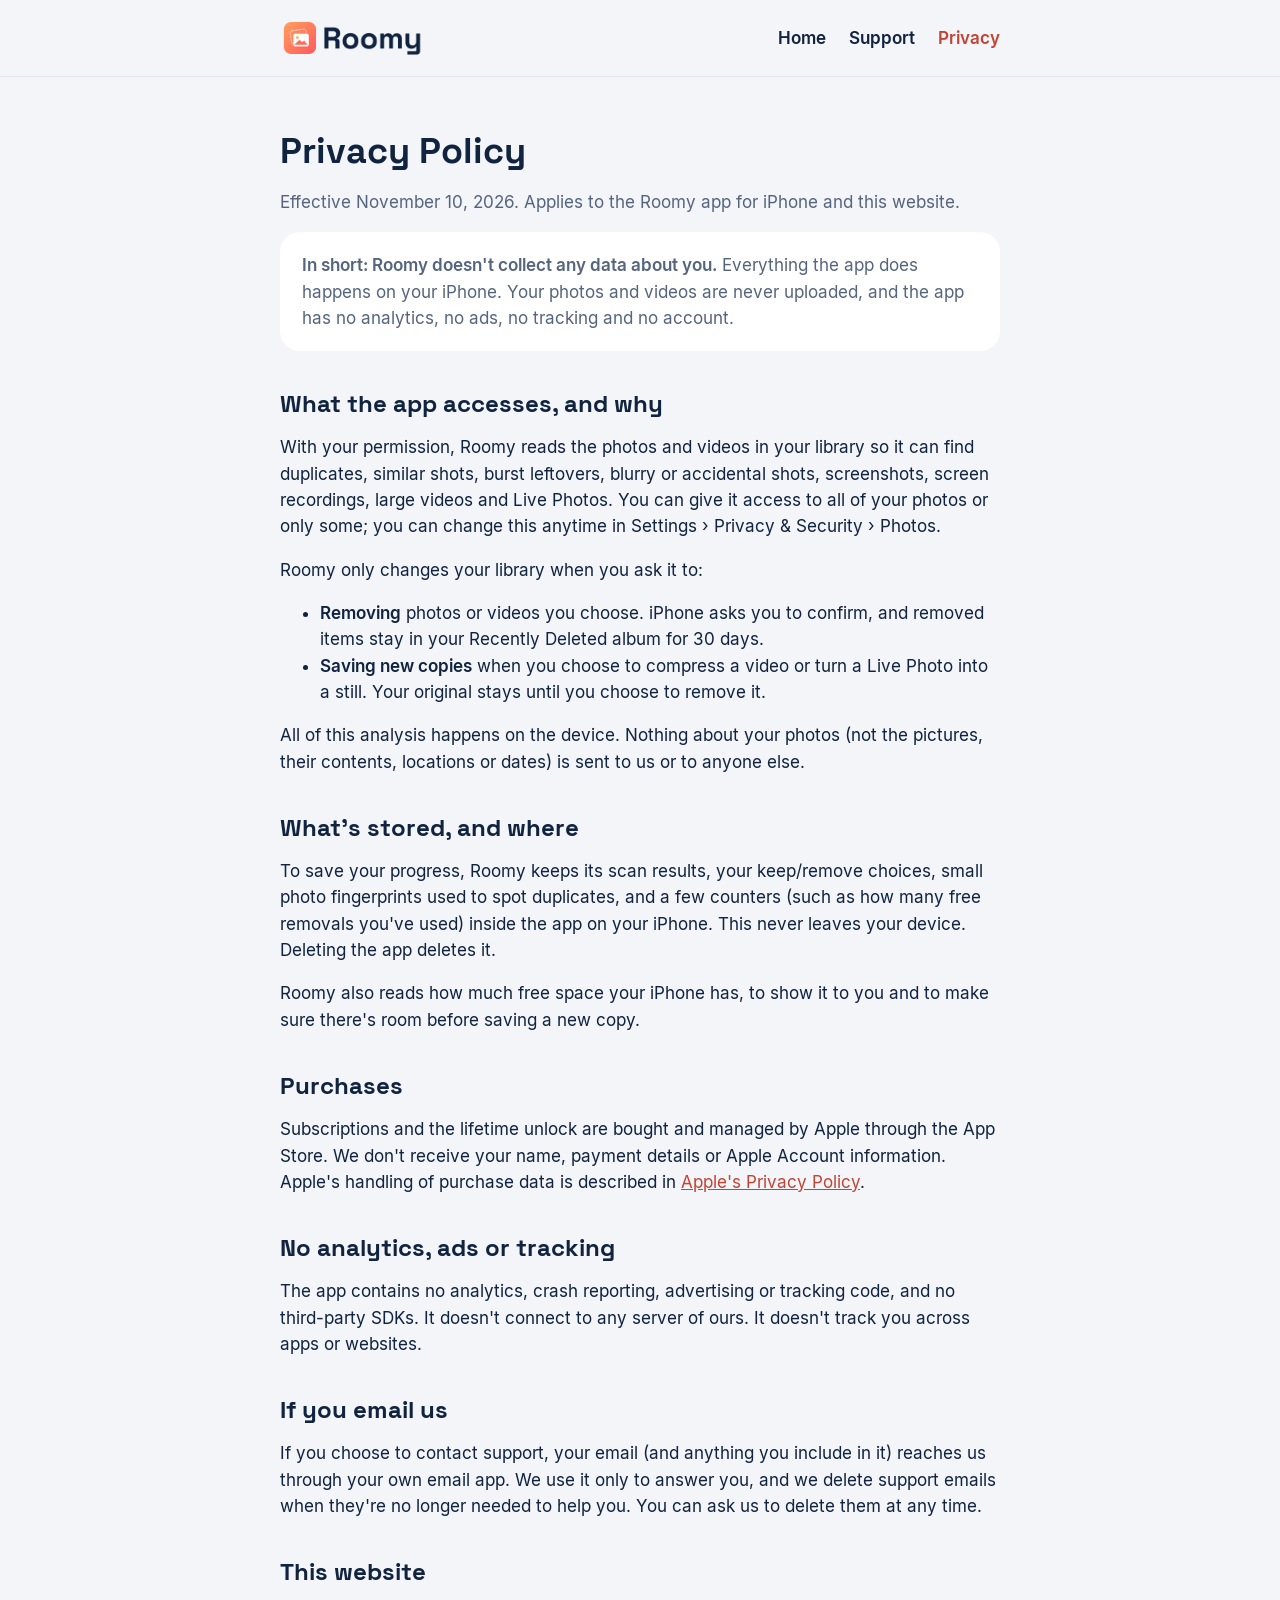
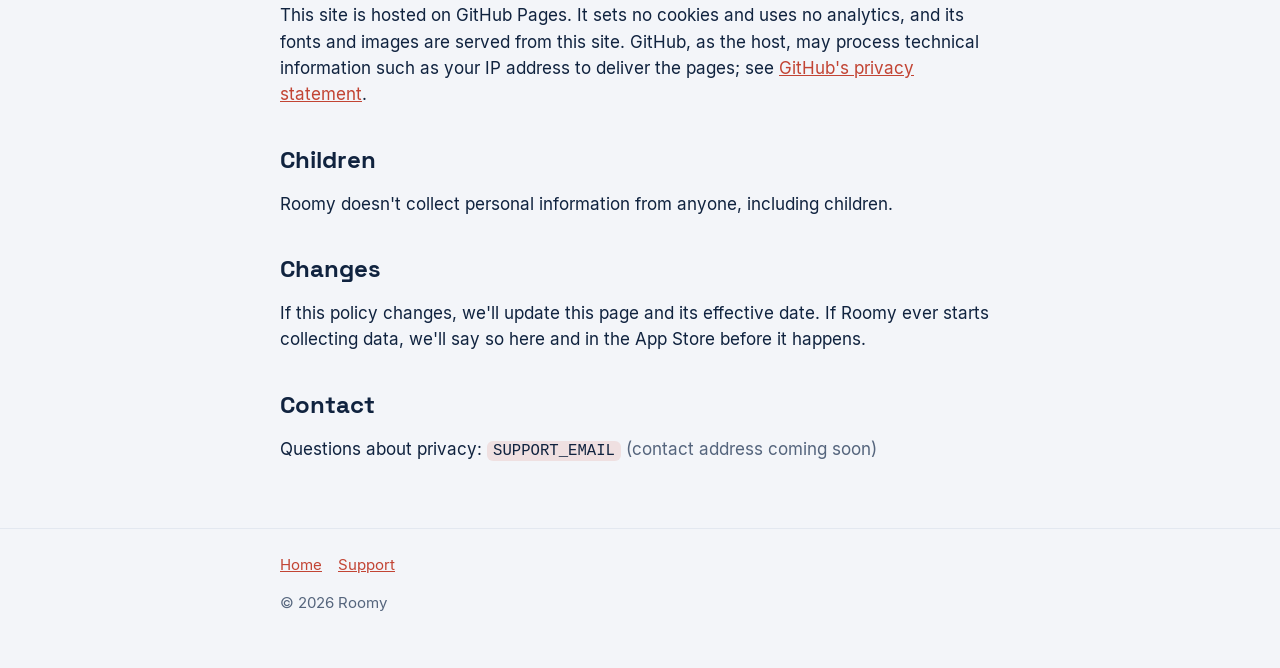
==== privacy.html @ 8ba1b9de "Roomy website: home, privacy policy, support Co-Authored-By: Claude Opus 5.5 <noreply@anthropic.com>" ====
<!doctype html>
<html lang="en">
<head>
  <meta charset="utf-8">
  <meta name="viewport" content="width=device-width, initial-scale=1">
  <title>Roomy Privacy Policy</title>
  <meta name="description" content="Roomy doesn't collect any data. Everything happens on your iPhone.">
  <link rel="icon" href="assets/favicon.png">
  <link rel="apple-touch-icon" href="assets/apple-touch-icon.png">
  <link rel="stylesheet" href="style.css">
</head>
<body>
  <header class="site">
    <div class="wrap">
      <a href="./"><img class="logo-light" src="assets/logo-navy.png" alt="Roomy"><img class="logo-dark" src="assets/logo-white.png" alt="Roomy"></a>
      <nav aria-label="Main">
        <a href="./">Home</a>
        <a href="support.html">Support</a>
        <a href="privacy.html" aria-current="page">Privacy</a>
      </nav>
    </div>
  </header>

  <main>
    <div class="wrap">
      <h1>Privacy Policy</h1>
      <p class="muted">Effective November 10, 2026. Applies to the Roomy app for iPhone and this website.</p>

      <div class="card">
        <p><strong>In short: Roomy doesn't collect any data about you.</strong> Everything the app does happens on your iPhone. Your photos and videos are never uploaded, and the app has no analytics, no ads, no tracking and no account.</p>
      </div>

      <h2>What the app accesses, and why</h2>
      <p>With your permission, Roomy reads the photos and videos in your library so it can find duplicates, similar shots, burst leftovers, blurry or accidental shots, screenshots, screen recordings, large videos and Live Photos. You can give it access to all of your photos or only some; you can change this anytime in Settings › Privacy &amp; Security › Photos.</p>
      <p>Roomy only changes your library when you ask it to:</p>
      <ul>
        <li><strong>Removing</strong> photos or videos you choose. iPhone asks you to confirm, and removed items stay in your Recently Deleted album for 30 days.</li>
        <li><strong>Saving new copies</strong> when you choose to compress a video or turn a Live Photo into a still. Your original stays until you choose to remove it.</li>
      </ul>
      <p>All of this analysis happens on the device. Nothing about your photos (not the pictures, their contents, locations or dates) is sent to us or to anyone else.</p>

      <h2>What's stored, and where</h2>
      <p>To save your progress, Roomy keeps its scan results, your keep/remove choices, small photo fingerprints used to spot duplicates, and a few counters (such as how many free removals you've used) inside the app on your iPhone. This never leaves your device. Deleting the app deletes it.</p>
      <p>Roomy also reads how much free space your iPhone has, to show it to you and to make sure there's room before saving a new copy.</p>

      <h2>Purchases</h2>
      <p>Subscriptions and the lifetime unlock are bought and managed by Apple through the App Store. We don't receive your name, payment details or Apple Account information. Apple's handling of purchase data is described in <a href="https://www.apple.com/legal/privacy/">Apple's Privacy Policy</a>.</p>

      <h2>No analytics, ads or tracking</h2>
      <p>The app contains no analytics, crash reporting, advertising or tracking code, and no third-party SDKs. It doesn't connect to any server of ours. It doesn't track you across apps or websites.</p>

      <h2>If you email us</h2>
      <p>If you choose to contact support, your email (and anything you include in it) reaches us through your own email app. We use it only to answer you, and we delete support emails when they're no longer needed to help you. You can ask us to delete them at any time.</p>

      <h2>This website</h2>
      <p>This site is hosted on GitHub Pages. It sets no cookies and uses no analytics, and its fonts and images are served from this site. GitHub, as the host, may process technical information such as your IP address to deliver the pages; see <a href="https://docs.github.com/site-policy/privacy-policies/github-general-privacy-statement">GitHub's privacy statement</a>.</p>

      <h2>Children</h2>
      <p>Roomy doesn't collect personal information from anyone, including children.</p>

      <h2>Changes</h2>
      <p>If this policy changes, we'll update this page and its effective date. If Roomy ever starts collecting data, we'll say so here and in the App Store before it happens.</p>

      <h2>Contact</h2>
      <p>Questions about privacy: <span class="placeholder">SUPPORT_EMAIL</span> <span class="muted">(contact address coming soon)</span></p>
    </div>
  </main>

  <footer class="site">
    <div class="wrap">
      <a href="./">Home</a><a href="support.html">Support</a>
      <p>© 2026 Roomy</p>
    </div>
  </footer>
</body>
</html>
---- style.css ----
/* Roomy website. Fonts are served from this site (no third-party requests). */
@font-face { font-family: "Inter"; src: url("assets/Inter-Regular.ttf") format("truetype"); font-weight: 400; font-display: swap; }
@font-face { font-family: "Inter"; src: url("assets/Inter-SemiBold.ttf") format("truetype"); font-weight: 600; font-display: swap; }
@font-face { font-family: "Space Grotesk"; src: url("assets/SpaceGrotesk-Bold.ttf") format("truetype"); font-weight: 700; font-display: swap; }

:root {
  --navy: #10233F;
  --coral: #C94A36;
  --coral-text: #C24434;
  --coral-a: #FFA05C;
  --coral-b: #FF5A5F;
  --bg: #F3F5F9;
  --card: #FFFFFF;
  --ink: #10233F;
  --ink-2: #55657D;
  --line: #E3E8F0;
}
@media (prefers-color-scheme: dark) {
  :root { --bg: #0A1628; --card: #15263F; --ink: #EEF2F8; --ink-2: #A3B1C6; --line: #263A55; --coral-text: #FF9470; }
}

* { box-sizing: border-box; }
html { -webkit-text-size-adjust: 100%; }
body {
  margin: 0;
  font-family: "Inter", -apple-system, BlinkMacSystemFont, "Segoe UI", sans-serif;
  font-size: 17px;
  line-height: 1.55;
  color: var(--ink);
  background: var(--bg);
}
a { color: var(--coral-text); }
a:focus-visible, button:focus-visible { outline: 3px solid var(--coral-text); outline-offset: 2px; border-radius: 6px; }

.wrap { max-width: 760px; margin: 0 auto; padding: 0 20px; }

header.site {
  padding: 18px 0;
  border-bottom: 1px solid var(--line);
}
header.site .wrap { display: flex; align-items: center; justify-content: space-between; gap: 16px; flex-wrap: wrap; }
header.site img { height: 40px; width: auto; display: block; }
.logo-dark { display: none !important; }
@media (prefers-color-scheme: dark) {
  .logo-light { display: none !important; }
  .logo-dark { display: block !important; }
}
nav a { margin-left: 18px; font-weight: 600; text-decoration: none; color: var(--ink); }
nav a:first-child { margin-left: 0; }
nav a[aria-current="page"] { color: var(--coral-text); }

.hero {
  background: linear-gradient(135deg, var(--coral-a), var(--coral-b));
  color: #fff;
  padding: 56px 0 48px;
  text-align: center;
}
.hero img { width: 112px; height: 112px; border-radius: 25px; box-shadow: 0 10px 30px rgba(158, 42, 30, 0.25); }
h1, h2 { font-family: "Space Grotesk", "Inter", sans-serif; line-height: 1.15; margin: 0.6em 0 0.4em; }
.hero h1 { font-size: 44px; margin-top: 20px; }
.hero p { font-size: 20px; max-width: 560px; margin: 0 auto 24px; color: #FFF4EE; }

.button {
  display: inline-block;
  background: var(--navy);
  color: #fff;
  font-weight: 600;
  padding: 14px 26px;
  border-radius: 14px;
  text-decoration: none;
}
.button[aria-disabled="true"] { opacity: 0.85; cursor: default; }

main { padding: 32px 0 48px; }
main h1 { font-size: 36px; }
main h2 { font-size: 24px; margin-top: 1.6em; }
.card {
  background: var(--card);
  border-radius: 20px;
  padding: 20px 22px;
  margin: 14px 0;
}
.card h3 { margin: 0 0 6px; font-size: 18px; }
.card p { margin: 0; color: var(--ink-2); }
.grid { display: grid; grid-template-columns: repeat(auto-fit, minmax(220px, 1fr)); gap: 14px; }
.muted { color: var(--ink-2); }
.placeholder { background: rgba(201, 74, 54, 0.12); padding: 1px 6px; border-radius: 6px; font-family: ui-monospace, Menlo, monospace; font-size: 0.92em; }

details { background: var(--card); border-radius: 16px; padding: 14px 18px; margin: 10px 0; }
summary { font-weight: 600; cursor: pointer; }
details p, details ol, details ul { color: var(--ink-2); margin-bottom: 0.4em; }

footer.site { border-top: 1px solid var(--line); padding: 24px 0 40px; color: var(--ink-2); font-size: 15px; }
footer.site a { margin-right: 16px; }
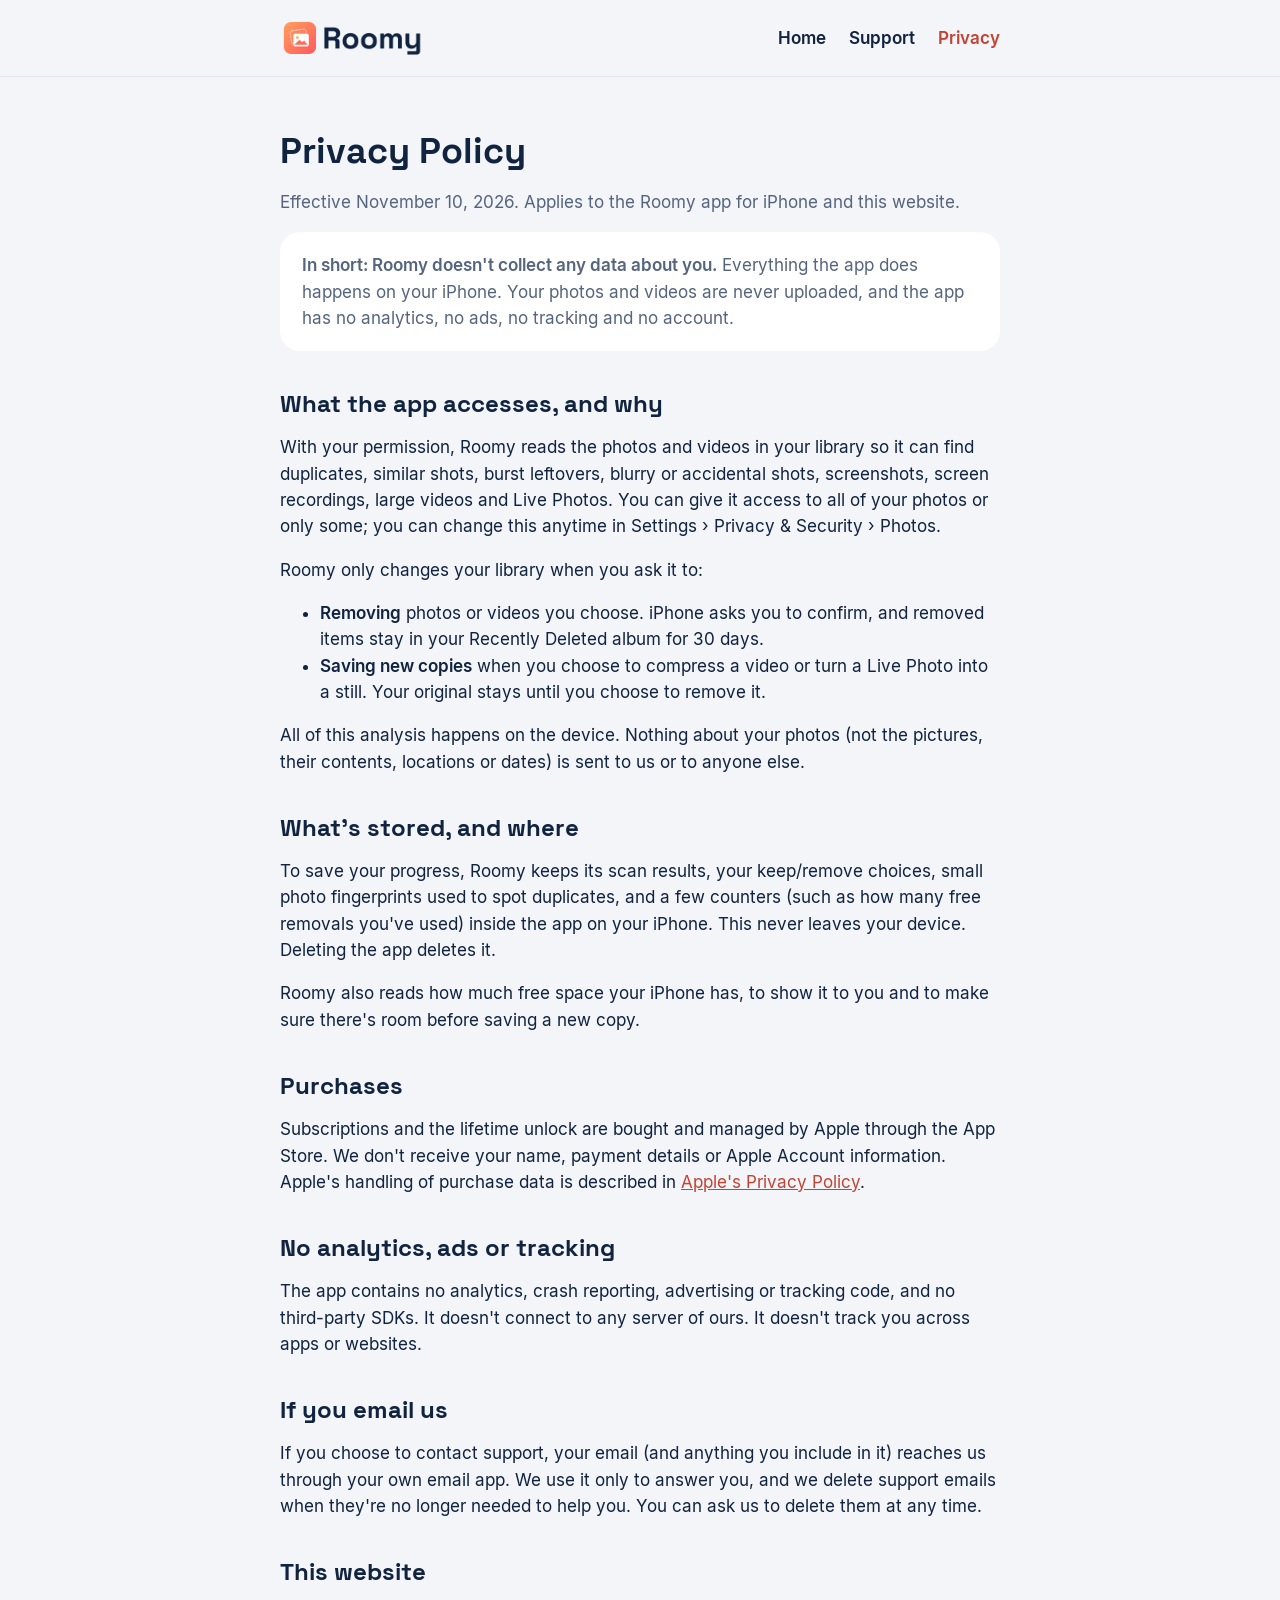
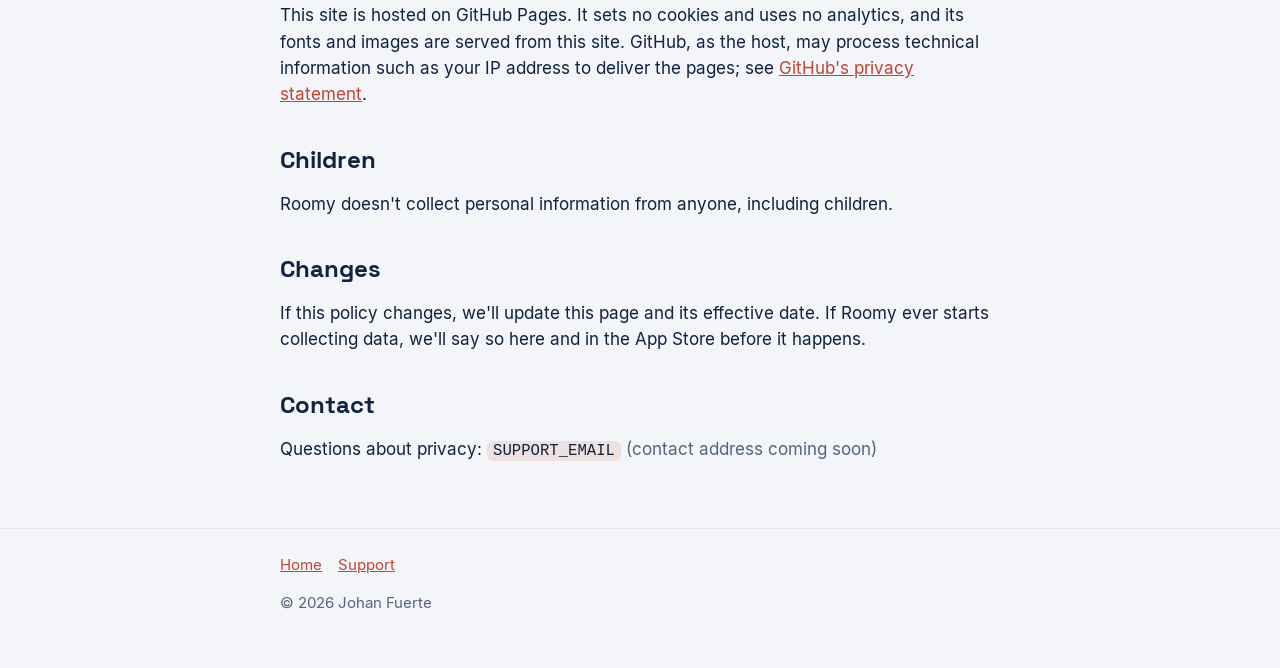
==== commit 09e2e497: "Copyright: Johan Fuerte" ====
--- a/privacy.html
+++ b/privacy.html
@@ -69,7 +69,7 @@
   <footer class="site">
     <div class="wrap">
       <a href="./">Home</a><a href="support.html">Support</a>
-      <p>© 2026 Roomy</p>
+      <p>© 2026 Johan Fuerte</p>
     </div>
   </footer>
 </body>
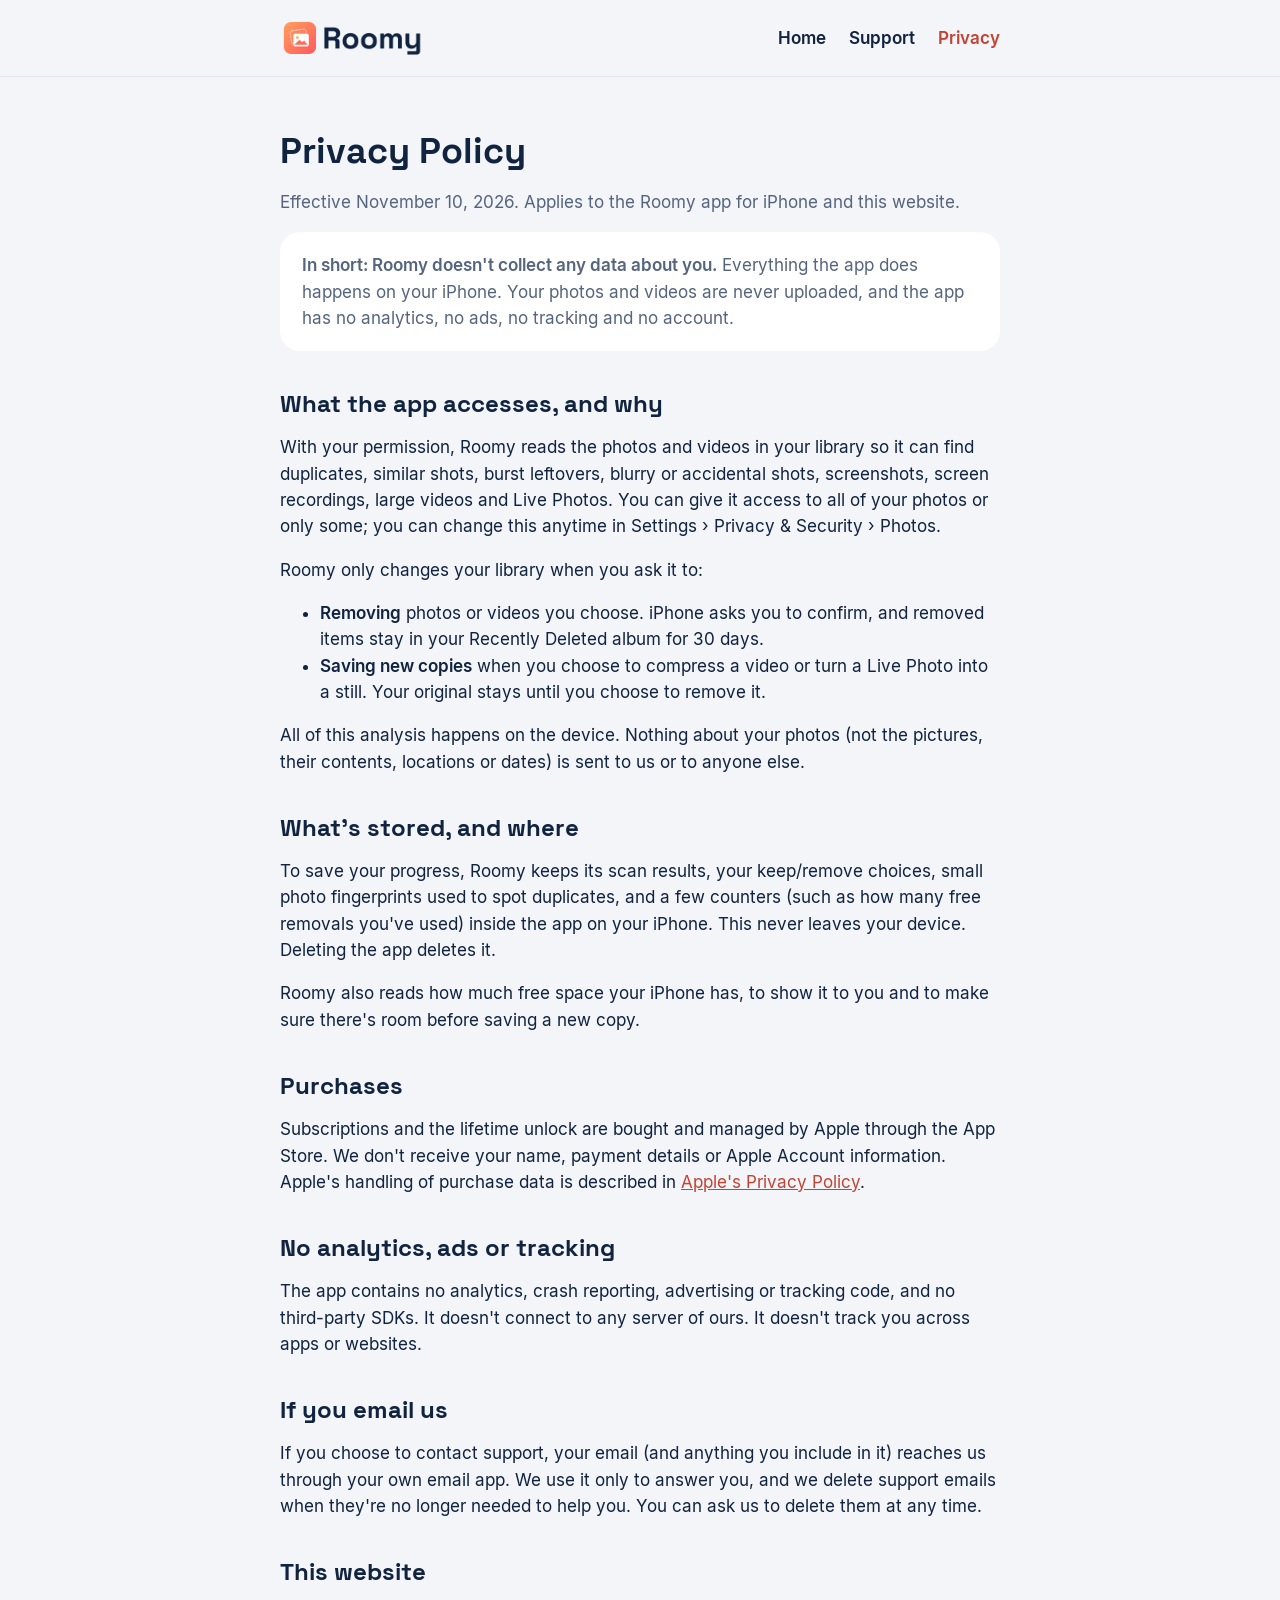
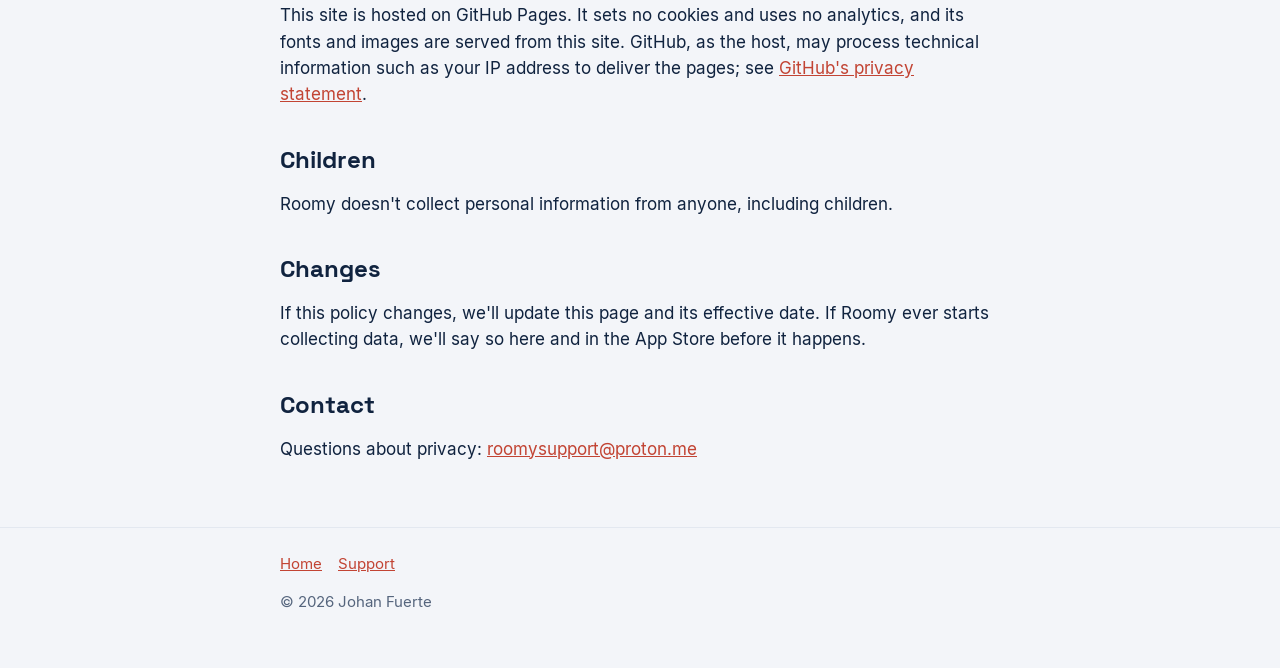
==== commit 4537ed41: "Support email roomysupport@proton.me on the support and privacy pages" ====
--- a/privacy.html
+++ b/privacy.html
@@ -62,7 +62,7 @@
       <p>If this policy changes, we'll update this page and its effective date. If Roomy ever starts collecting data, we'll say so here and in the App Store before it happens.</p>
 
       <h2>Contact</h2>
-      <p>Questions about privacy: <span class="placeholder">SUPPORT_EMAIL</span> <span class="muted">(contact address coming soon)</span></p>
+      <p>Questions about privacy: <a href="mailto:roomysupport@proton.me">roomysupport@proton.me</a></p>
     </div>
   </main>
 
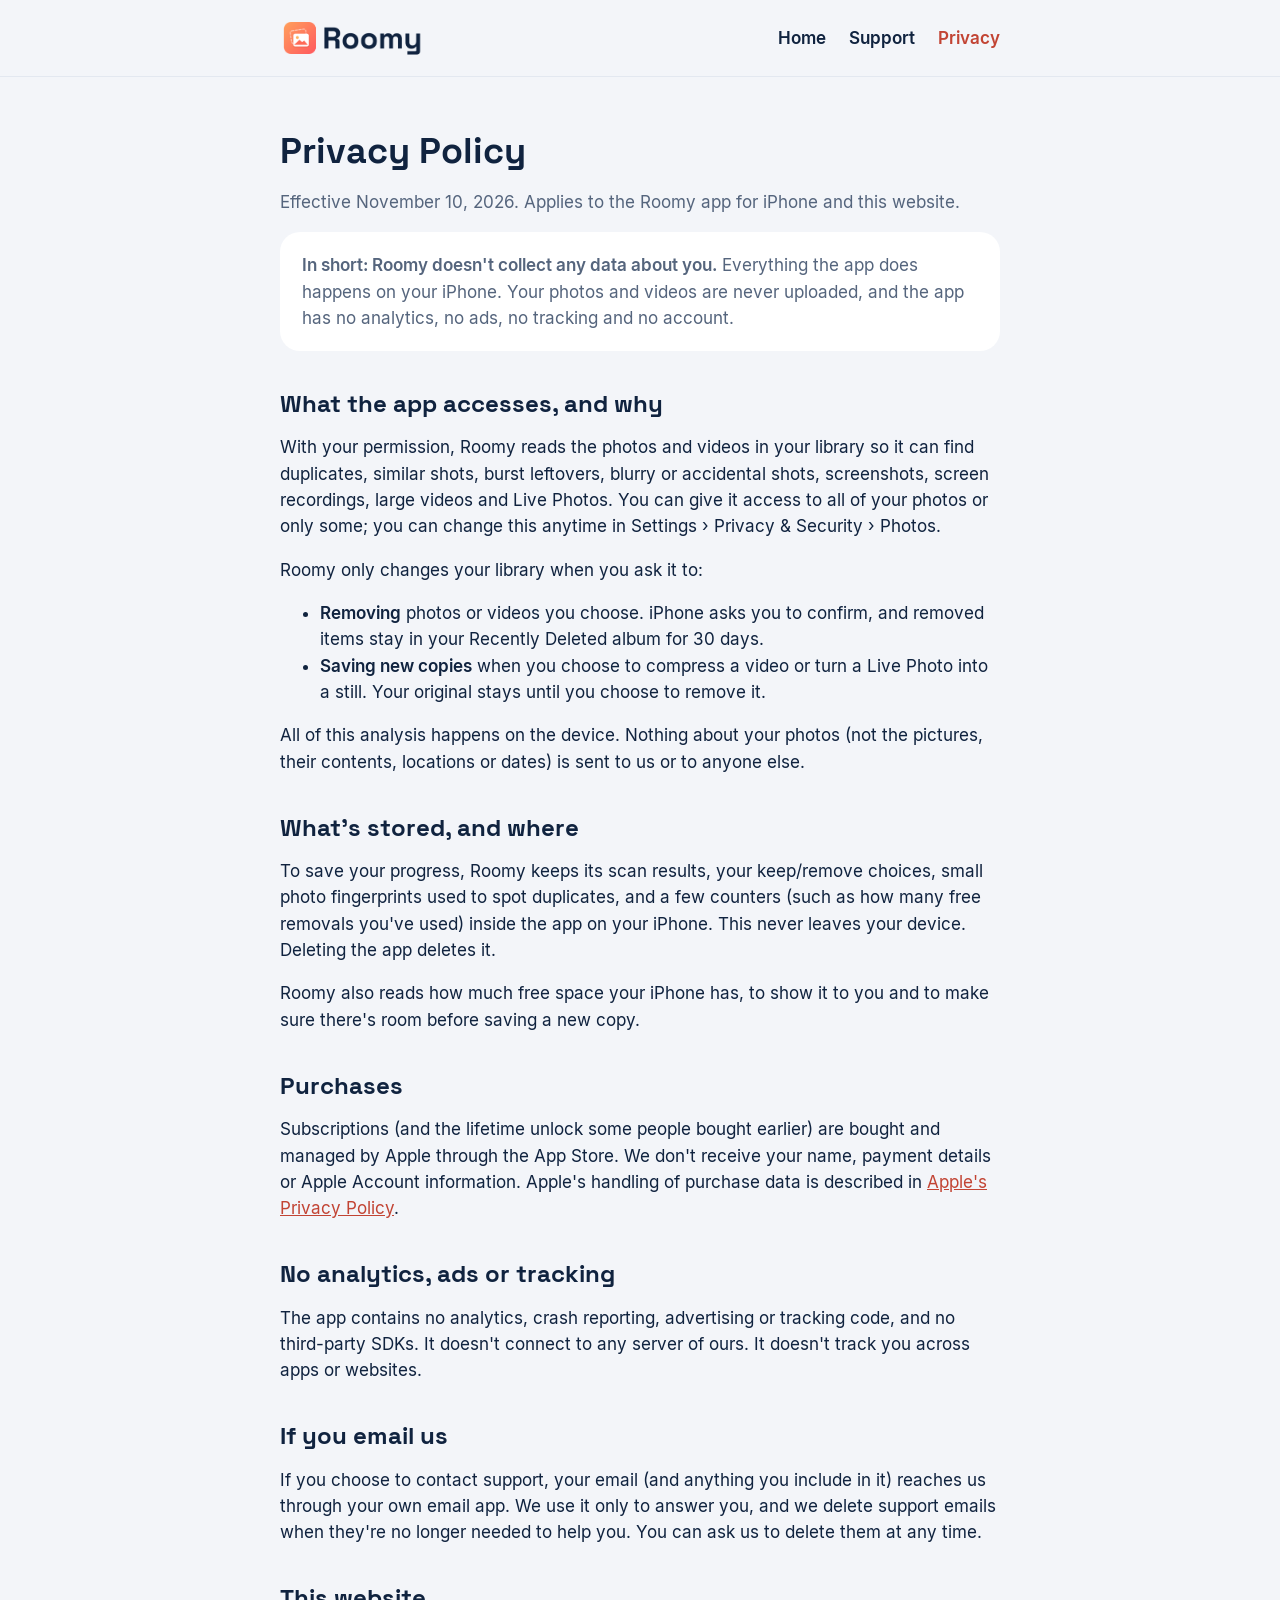
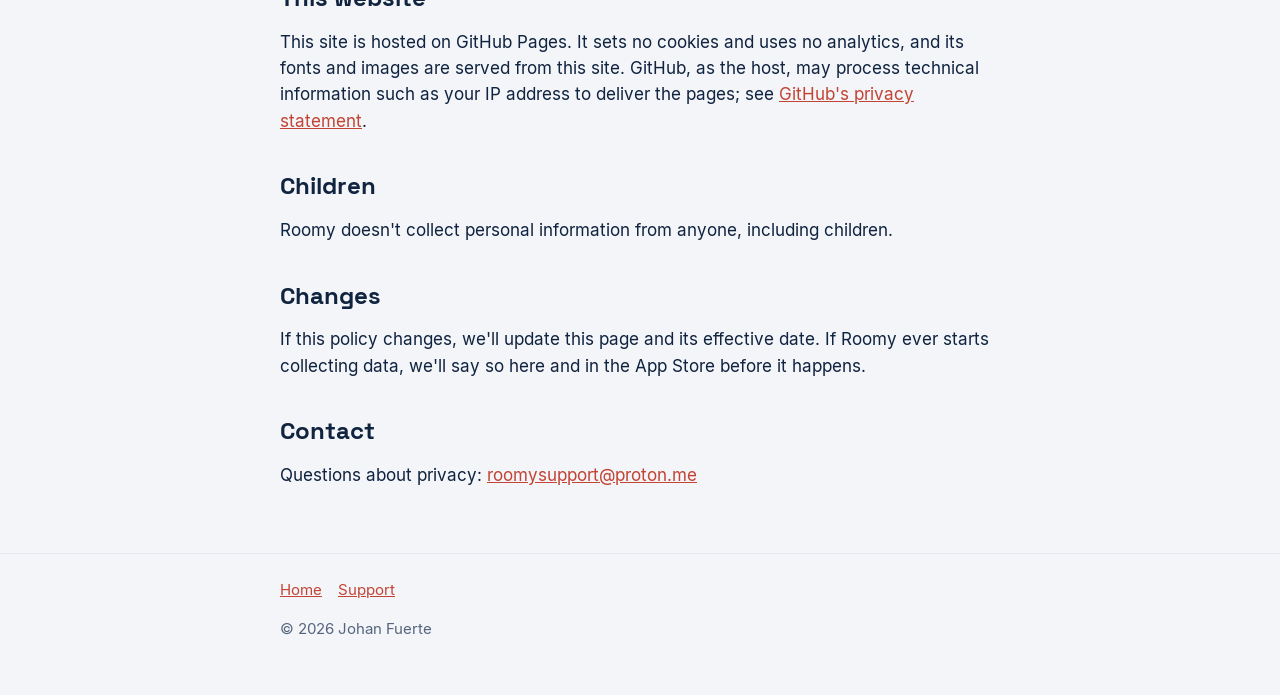
==== commit 8c9a6992: "Pricing: Weekly $7.99 with 3-day free trial or Yearly $39.99; 50 free removals; remove old pricing c" ====
--- a/privacy.html
+++ b/privacy.html
@@ -44,7 +44,7 @@
       <p>Roomy also reads how much free space your iPhone has, to show it to you and to make sure there's room before saving a new copy.</p>
 
       <h2>Purchases</h2>
-      <p>Subscriptions and the lifetime unlock are bought and managed by Apple through the App Store. We don't receive your name, payment details or Apple Account information. Apple's handling of purchase data is described in <a href="https://www.apple.com/legal/privacy/">Apple's Privacy Policy</a>.</p>
+      <p>Subscriptions (and the lifetime unlock some people bought earlier) are bought and managed by Apple through the App Store. We don't receive your name, payment details or Apple Account information. Apple's handling of purchase data is described in <a href="https://www.apple.com/legal/privacy/">Apple's Privacy Policy</a>.</p>
 
       <h2>No analytics, ads or tracking</h2>
       <p>The app contains no analytics, crash reporting, advertising or tracking code, and no third-party SDKs. It doesn't connect to any server of ours. It doesn't track you across apps or websites.</p>
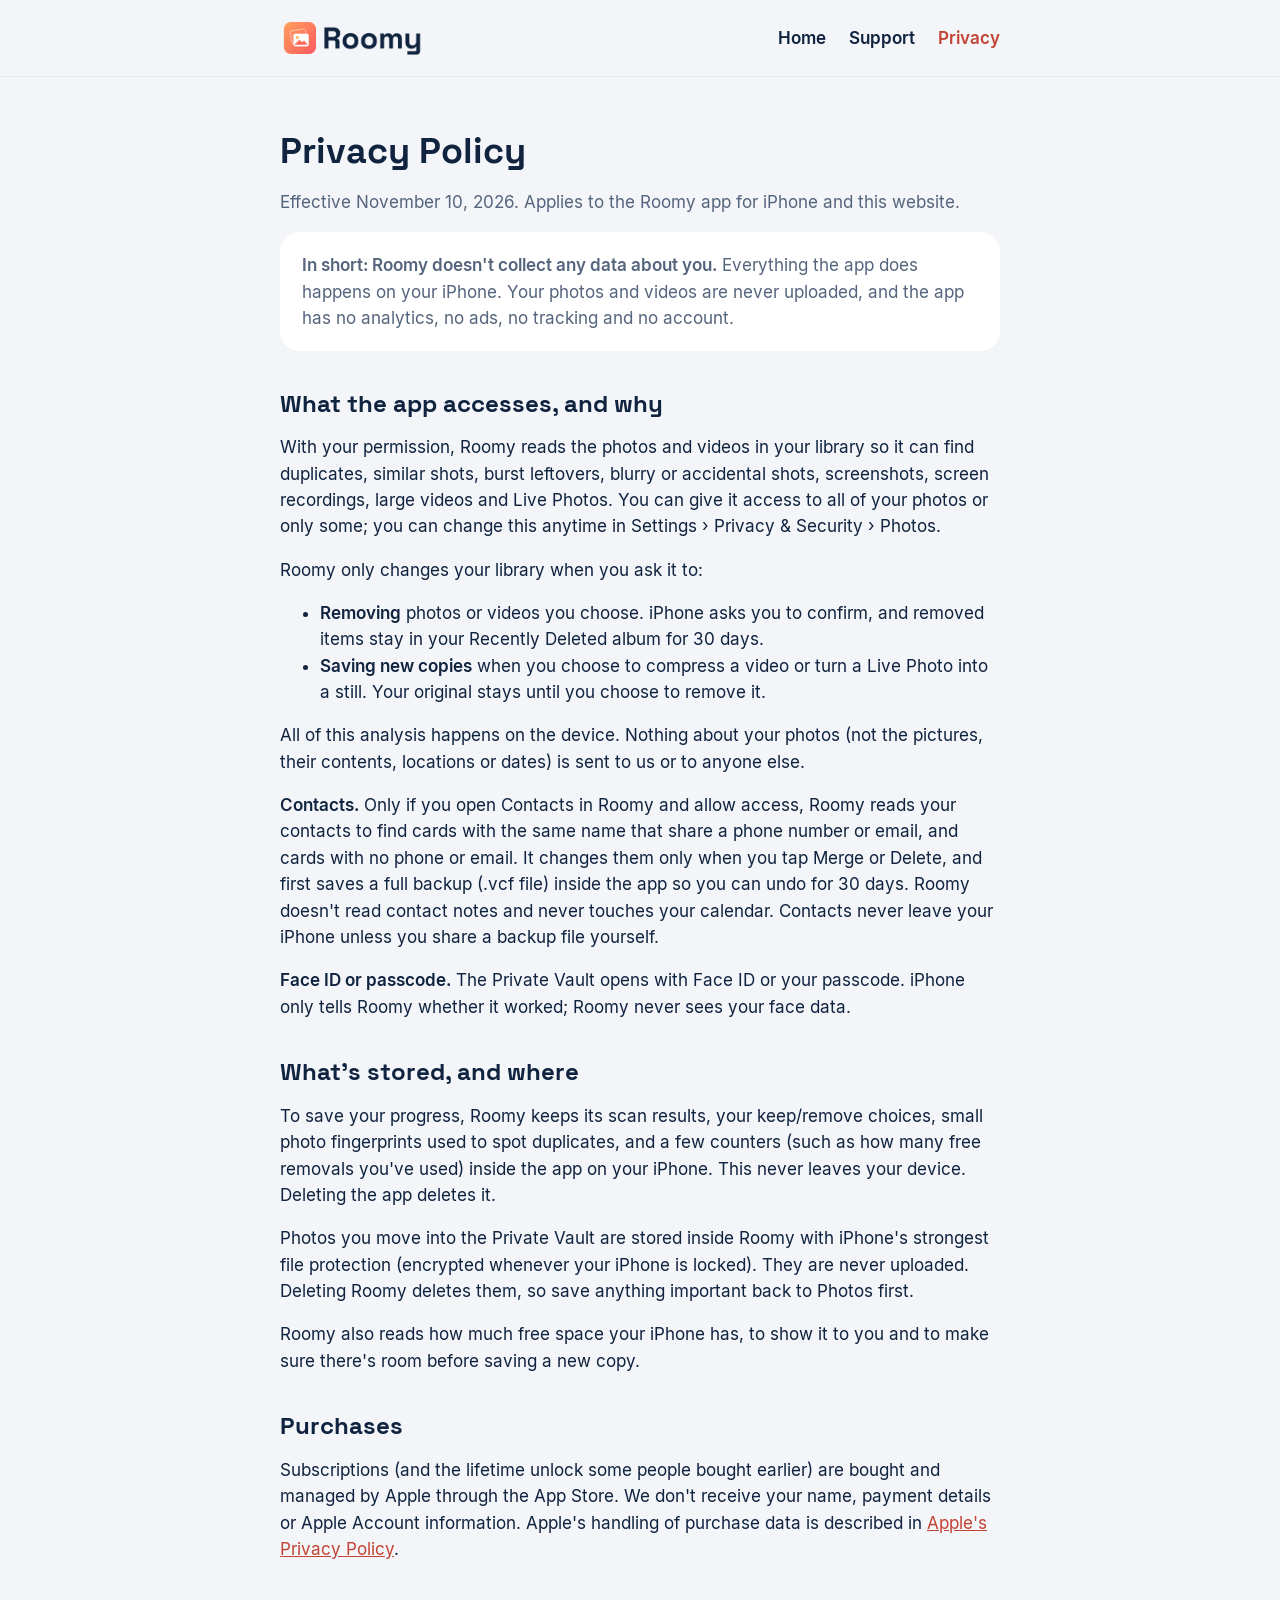
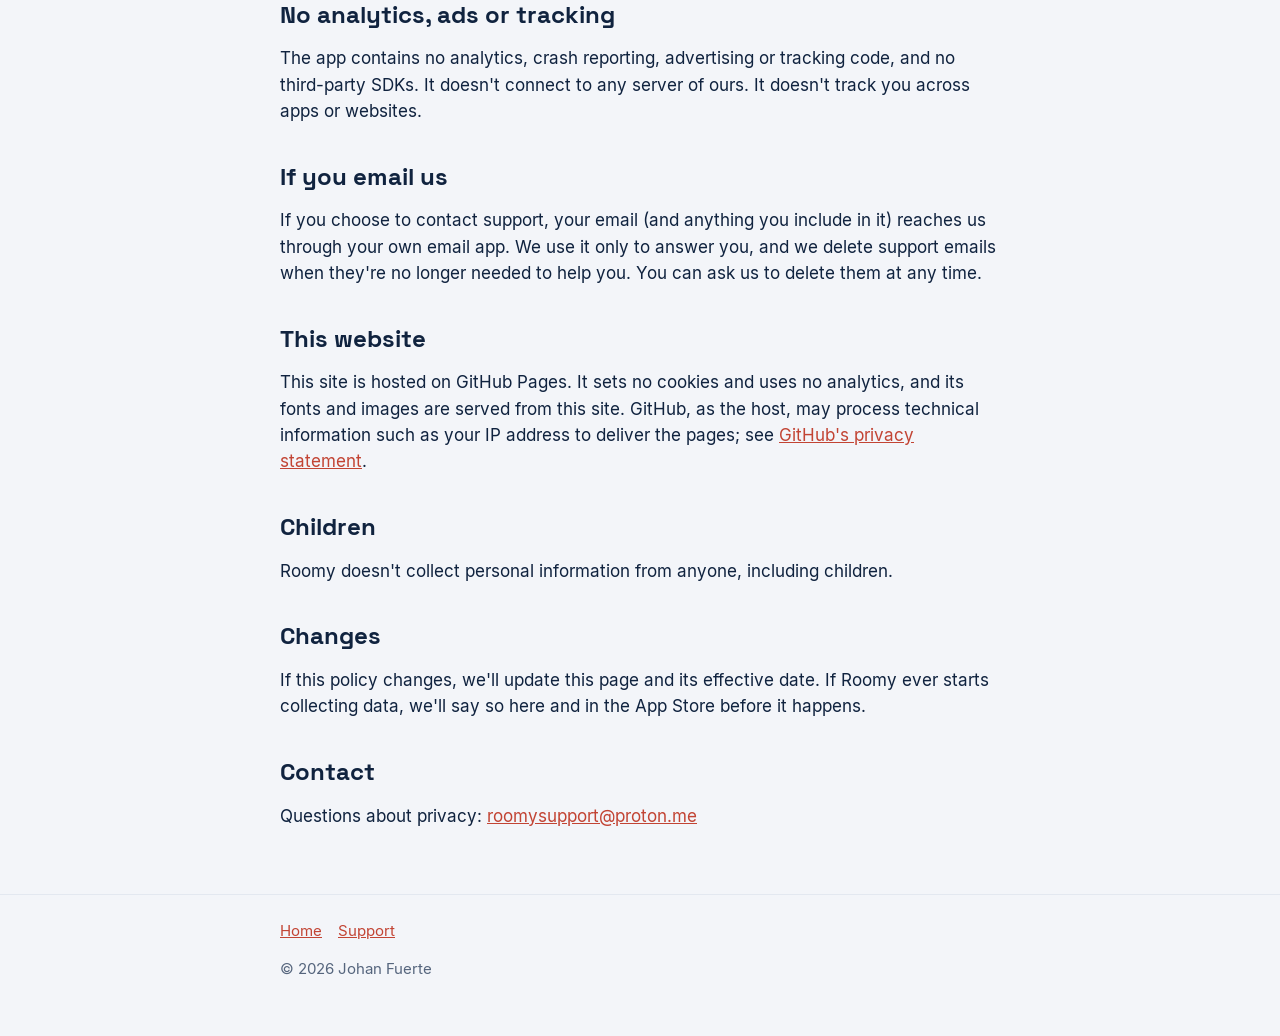
==== commit 61324b3b: "Free tier (50, then 15 a day); privacy policy covers Contacts, Face ID and the Private Vault Co-Auth" ====
--- a/privacy.html
+++ b/privacy.html
@@ -38,9 +38,12 @@
         <li><strong>Saving new copies</strong> when you choose to compress a video or turn a Live Photo into a still. Your original stays until you choose to remove it.</li>
       </ul>
       <p>All of this analysis happens on the device. Nothing about your photos (not the pictures, their contents, locations or dates) is sent to us or to anyone else.</p>
+      <p><strong>Contacts.</strong> Only if you open Contacts in Roomy and allow access, Roomy reads your contacts to find cards with the same name that share a phone number or email, and cards with no phone or email. It changes them only when you tap Merge or Delete, and first saves a full backup (.vcf file) inside the app so you can undo for 30 days. Roomy doesn't read contact notes and never touches your calendar. Contacts never leave your iPhone unless you share a backup file yourself.</p>
+      <p><strong>Face ID or passcode.</strong> The Private Vault opens with Face ID or your passcode. iPhone only tells Roomy whether it worked; Roomy never sees your face data.</p>
 
       <h2>What's stored, and where</h2>
       <p>To save your progress, Roomy keeps its scan results, your keep/remove choices, small photo fingerprints used to spot duplicates, and a few counters (such as how many free removals you've used) inside the app on your iPhone. This never leaves your device. Deleting the app deletes it.</p>
+      <p>Photos you move into the Private Vault are stored inside Roomy with iPhone's strongest file protection (encrypted whenever your iPhone is locked). They are never uploaded. Deleting Roomy deletes them, so save anything important back to Photos first.</p>
       <p>Roomy also reads how much free space your iPhone has, to show it to you and to make sure there's room before saving a new copy.</p>
 
       <h2>Purchases</h2>
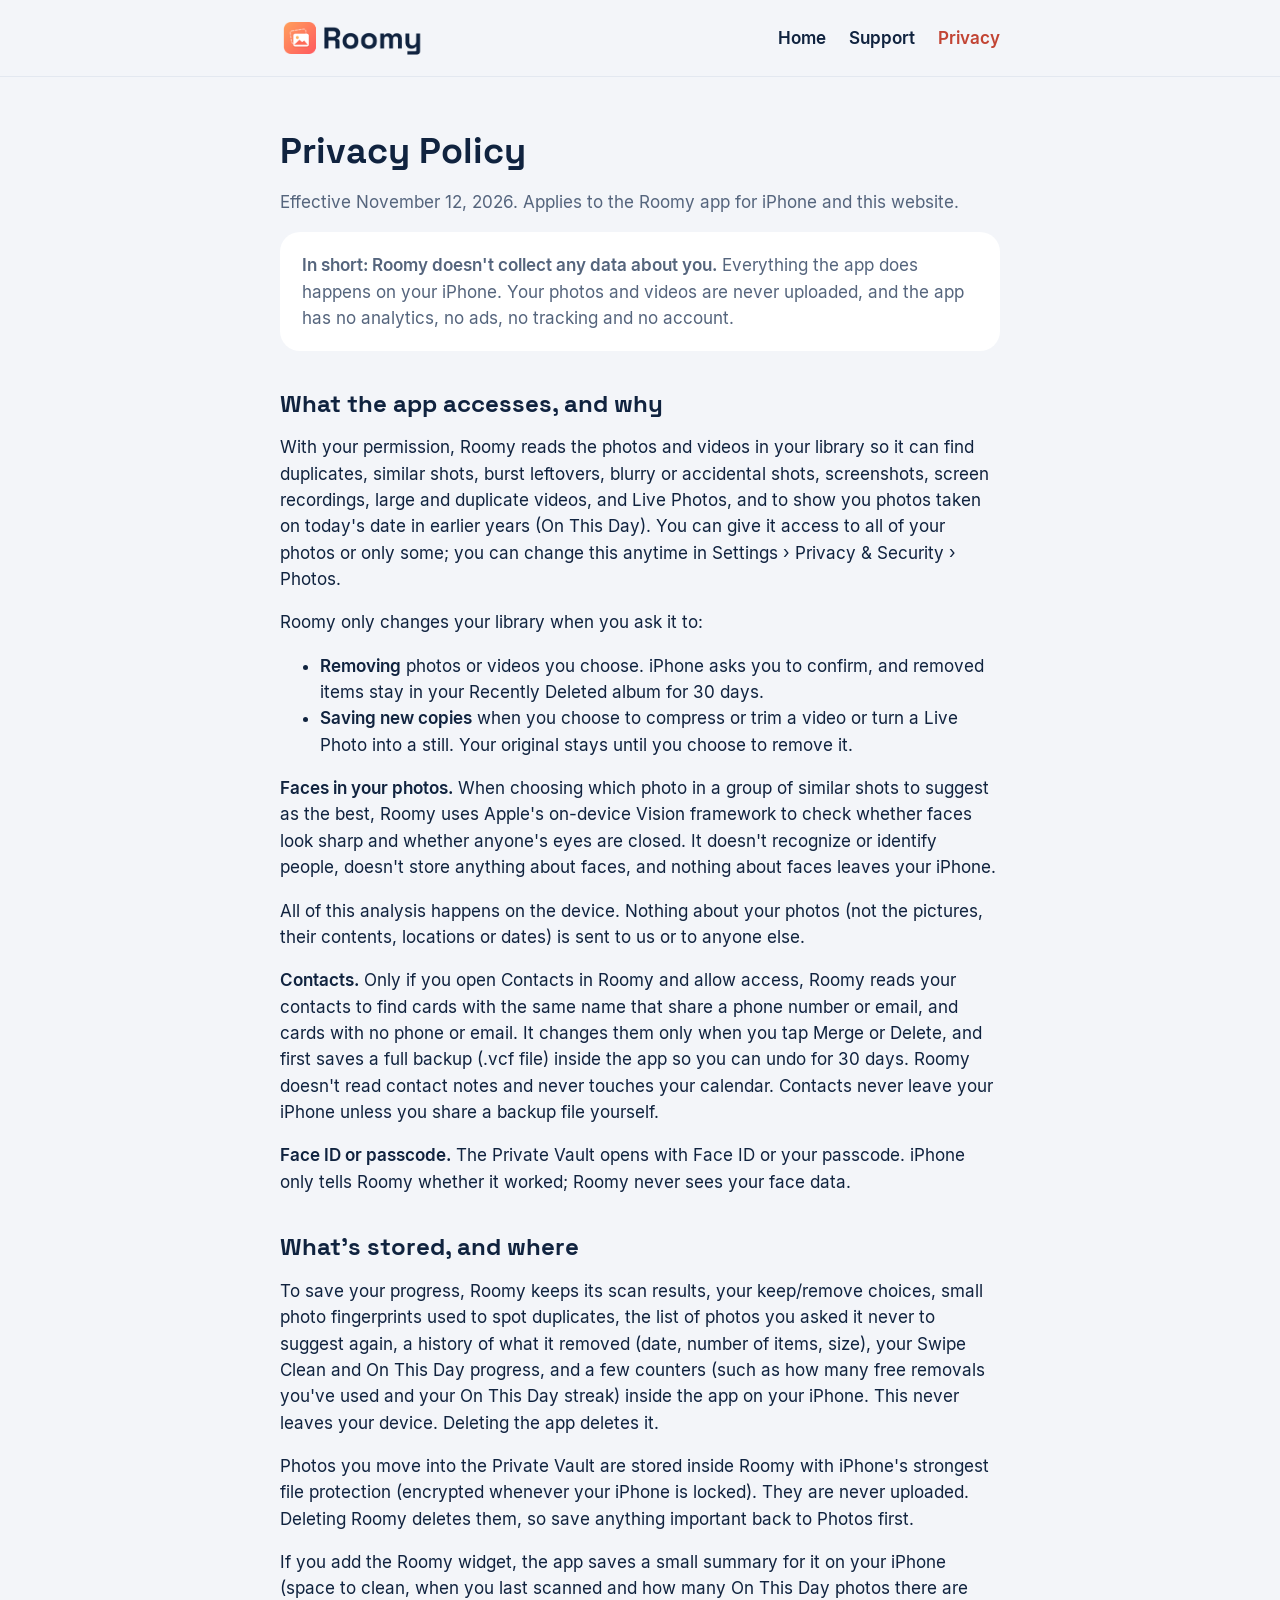
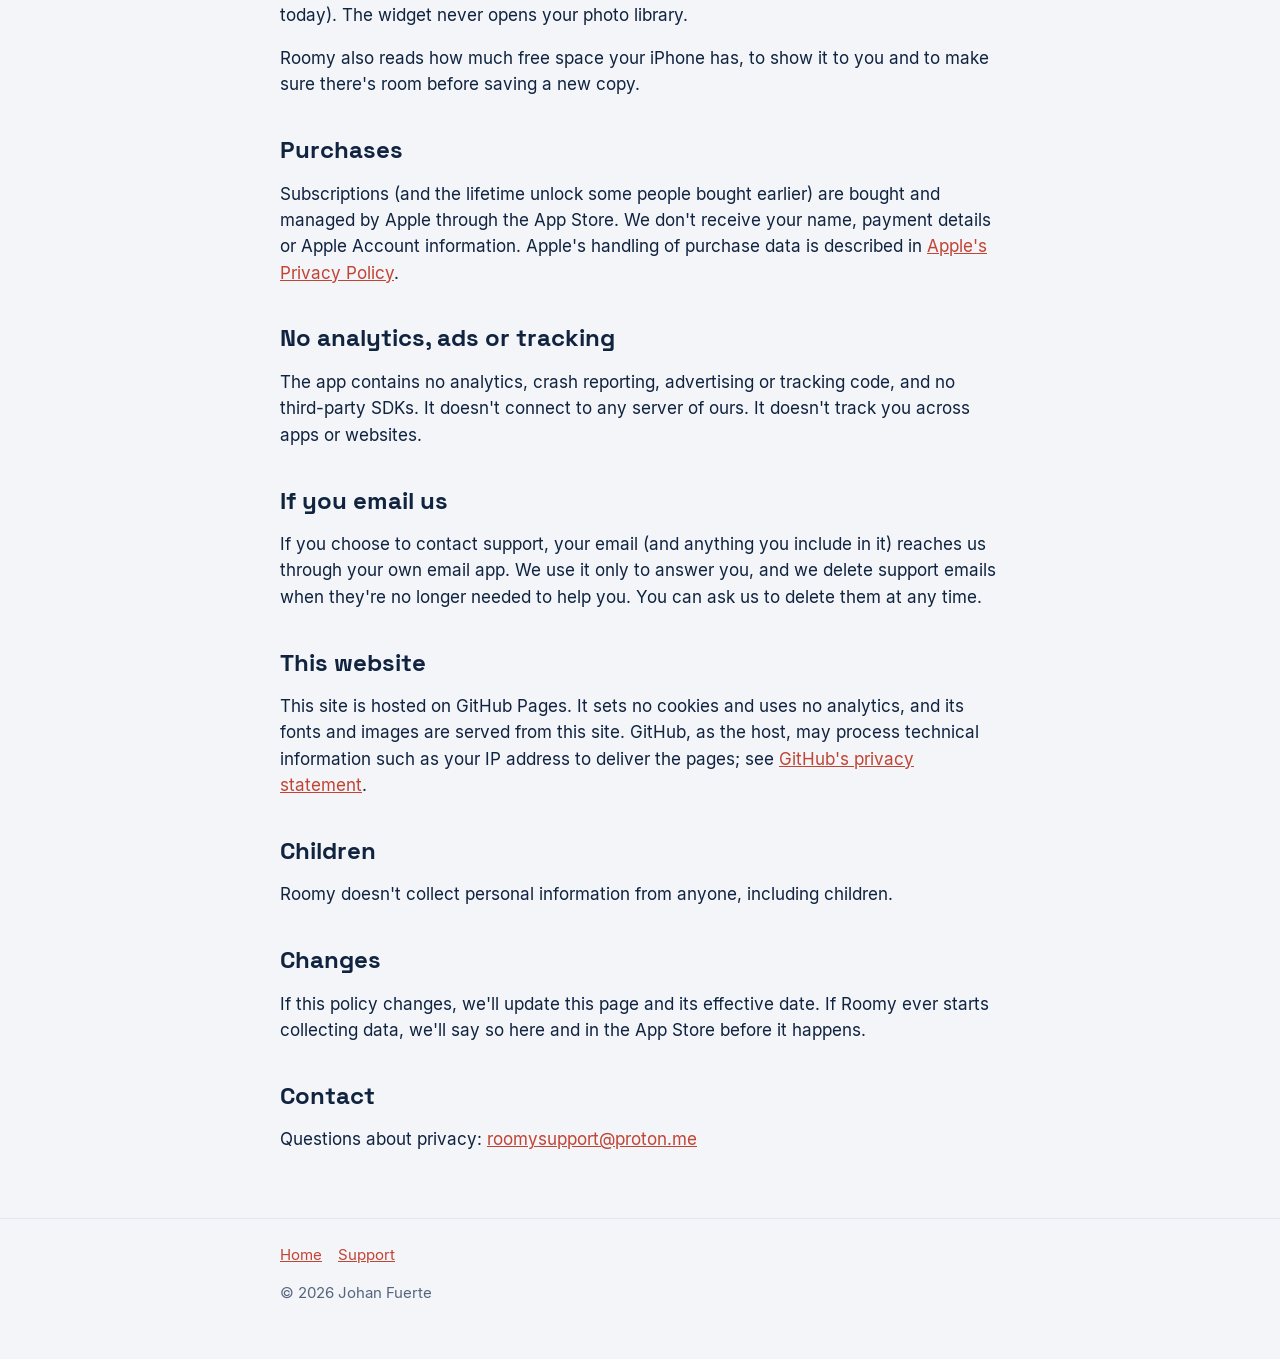
==== commit 9d045b4c: "Privacy policy for Roomy 1.1: on-device face check for Best shot, On This Day, Keep List, removal hi" ====
--- a/privacy.html
+++ b/privacy.html
@@ -24,26 +24,28 @@
   <main>
     <div class="wrap">
       <h1>Privacy Policy</h1>
-      <p class="muted">Effective November 10, 2026. Applies to the Roomy app for iPhone and this website.</p>
+      <p class="muted">Effective November 12, 2026. Applies to the Roomy app for iPhone and this website.</p>
 
       <div class="card">
         <p><strong>In short: Roomy doesn't collect any data about you.</strong> Everything the app does happens on your iPhone. Your photos and videos are never uploaded, and the app has no analytics, no ads, no tracking and no account.</p>
       </div>
 
       <h2>What the app accesses, and why</h2>
-      <p>With your permission, Roomy reads the photos and videos in your library so it can find duplicates, similar shots, burst leftovers, blurry or accidental shots, screenshots, screen recordings, large videos and Live Photos. You can give it access to all of your photos or only some; you can change this anytime in Settings › Privacy &amp; Security › Photos.</p>
+      <p>With your permission, Roomy reads the photos and videos in your library so it can find duplicates, similar shots, burst leftovers, blurry or accidental shots, screenshots, screen recordings, large and duplicate videos, and Live Photos, and to show you photos taken on today's date in earlier years (On This Day). You can give it access to all of your photos or only some; you can change this anytime in Settings › Privacy &amp; Security › Photos.</p>
       <p>Roomy only changes your library when you ask it to:</p>
       <ul>
         <li><strong>Removing</strong> photos or videos you choose. iPhone asks you to confirm, and removed items stay in your Recently Deleted album for 30 days.</li>
-        <li><strong>Saving new copies</strong> when you choose to compress a video or turn a Live Photo into a still. Your original stays until you choose to remove it.</li>
+        <li><strong>Saving new copies</strong> when you choose to compress or trim a video or turn a Live Photo into a still. Your original stays until you choose to remove it.</li>
       </ul>
+      <p><strong>Faces in your photos.</strong> When choosing which photo in a group of similar shots to suggest as the best, Roomy uses Apple's on-device Vision framework to check whether faces look sharp and whether anyone's eyes are closed. It doesn't recognize or identify people, doesn't store anything about faces, and nothing about faces leaves your iPhone.</p>
       <p>All of this analysis happens on the device. Nothing about your photos (not the pictures, their contents, locations or dates) is sent to us or to anyone else.</p>
       <p><strong>Contacts.</strong> Only if you open Contacts in Roomy and allow access, Roomy reads your contacts to find cards with the same name that share a phone number or email, and cards with no phone or email. It changes them only when you tap Merge or Delete, and first saves a full backup (.vcf file) inside the app so you can undo for 30 days. Roomy doesn't read contact notes and never touches your calendar. Contacts never leave your iPhone unless you share a backup file yourself.</p>
       <p><strong>Face ID or passcode.</strong> The Private Vault opens with Face ID or your passcode. iPhone only tells Roomy whether it worked; Roomy never sees your face data.</p>
 
       <h2>What's stored, and where</h2>
-      <p>To save your progress, Roomy keeps its scan results, your keep/remove choices, small photo fingerprints used to spot duplicates, and a few counters (such as how many free removals you've used) inside the app on your iPhone. This never leaves your device. Deleting the app deletes it.</p>
+      <p>To save your progress, Roomy keeps its scan results, your keep/remove choices, small photo fingerprints used to spot duplicates, the list of photos you asked it never to suggest again, a history of what it removed (date, number of items, size), your Swipe Clean and On This Day progress, and a few counters (such as how many free removals you've used and your On This Day streak) inside the app on your iPhone. This never leaves your device. Deleting the app deletes it.</p>
       <p>Photos you move into the Private Vault are stored inside Roomy with iPhone's strongest file protection (encrypted whenever your iPhone is locked). They are never uploaded. Deleting Roomy deletes them, so save anything important back to Photos first.</p>
+      <p>If you add the Roomy widget, the app saves a small summary for it on your iPhone (space to clean, when you last scanned and how many On This Day photos there are today). The widget never opens your photo library.</p>
       <p>Roomy also reads how much free space your iPhone has, to show it to you and to make sure there's room before saving a new copy.</p>
 
       <h2>Purchases</h2>
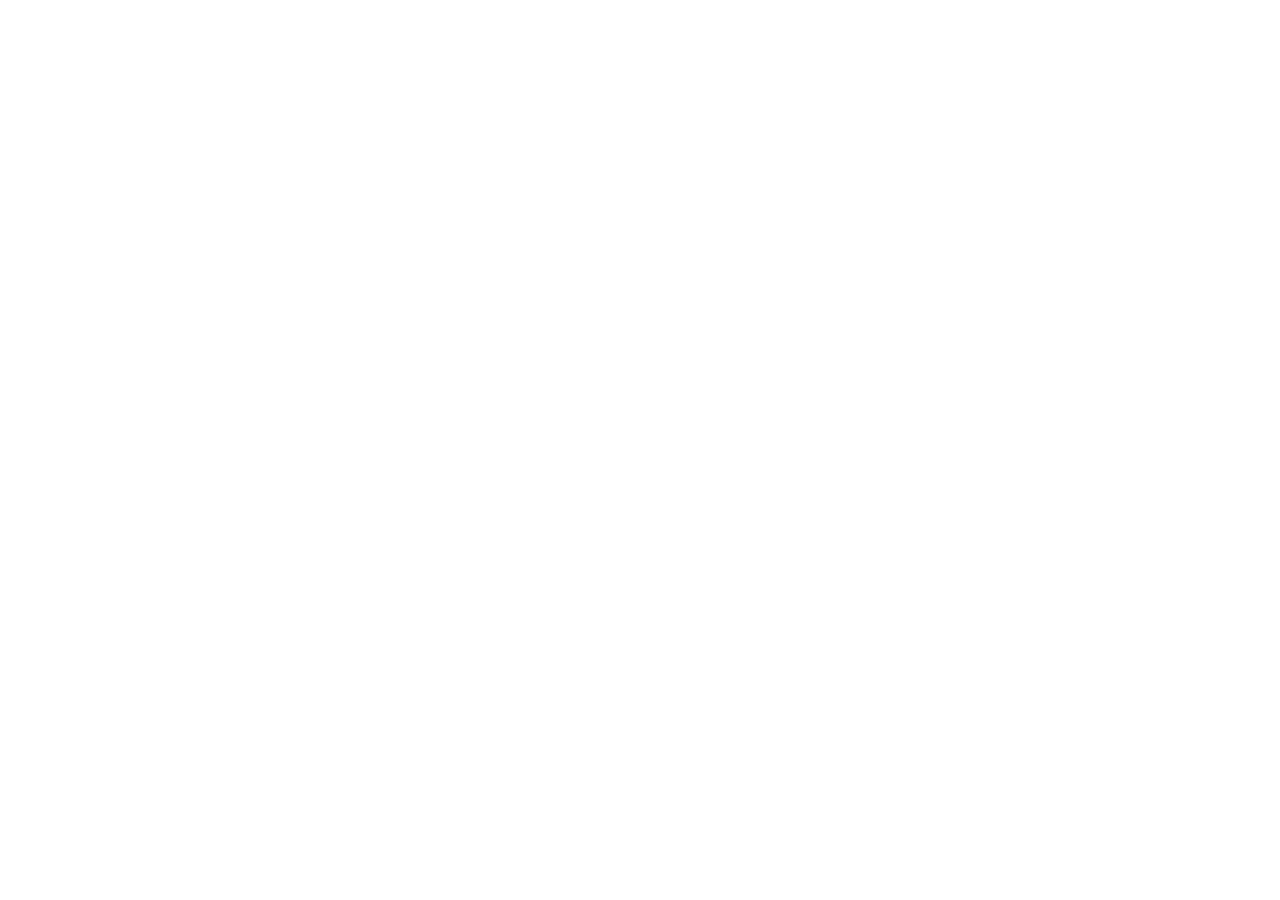
==== commit ab11bbd9: "Redirect every page to the new site at getroomy.github.io Co-Authored-By: Claude Opus 5.5 <noreply@a" ====
--- a/privacy.html
+++ b/privacy.html
@@ -2,80 +2,14 @@
 <html lang="en">
 <head>
   <meta charset="utf-8">
+  <title>Roomy has moved</title>
   <meta name="viewport" content="width=device-width, initial-scale=1">
-  <title>Roomy Privacy Policy</title>
-  <meta name="description" content="Roomy doesn't collect any data. Everything happens on your iPhone.">
-  <link rel="icon" href="assets/favicon.png">
-  <link rel="apple-touch-icon" href="assets/apple-touch-icon.png">
-  <link rel="stylesheet" href="style.css">
+  <meta name="robots" content="noindex">
+  <link rel="canonical" href="https://getroomy.github.io/privacy.html">
+  <meta http-equiv="refresh" content="0; url=https://getroomy.github.io/privacy.html">
+  <script>location.replace("https://getroomy.github.io/privacy.html" + location.hash);</script>
 </head>
 <body>
-  <header class="site">
-    <div class="wrap">
-      <a href="./"><img class="logo-light" src="assets/logo-navy.png" alt="Roomy"><img class="logo-dark" src="assets/logo-white.png" alt="Roomy"></a>
-      <nav aria-label="Main">
-        <a href="./">Home</a>
-        <a href="support.html">Support</a>
-        <a href="privacy.html" aria-current="page">Privacy</a>
-      </nav>
-    </div>
-  </header>
-
-  <main>
-    <div class="wrap">
-      <h1>Privacy Policy</h1>
-      <p class="muted">Effective November 12, 2026. Applies to the Roomy app for iPhone and this website.</p>
-
-      <div class="card">
-        <p><strong>In short: Roomy doesn't collect any data about you.</strong> Everything the app does happens on your iPhone. Your photos and videos are never uploaded, and the app has no analytics, no ads, no tracking and no account.</p>
-      </div>
-
-      <h2>What the app accesses, and why</h2>
-      <p>With your permission, Roomy reads the photos and videos in your library so it can find duplicates, similar shots, burst leftovers, blurry or accidental shots, screenshots, screen recordings, large and duplicate videos, and Live Photos, and to show you photos taken on today's date in earlier years (On This Day). You can give it access to all of your photos or only some; you can change this anytime in Settings › Privacy &amp; Security › Photos.</p>
-      <p>Roomy only changes your library when you ask it to:</p>
-      <ul>
-        <li><strong>Removing</strong> photos or videos you choose. iPhone asks you to confirm, and removed items stay in your Recently Deleted album for 30 days.</li>
-        <li><strong>Saving new copies</strong> when you choose to compress or trim a video or turn a Live Photo into a still. Your original stays until you choose to remove it.</li>
-      </ul>
-      <p><strong>Faces in your photos.</strong> When choosing which photo in a group of similar shots to suggest as the best, Roomy uses Apple's on-device Vision framework to check whether faces look sharp and whether anyone's eyes are closed. It doesn't recognize or identify people, doesn't store anything about faces, and nothing about faces leaves your iPhone.</p>
-      <p>All of this analysis happens on the device. Nothing about your photos (not the pictures, their contents, locations or dates) is sent to us or to anyone else.</p>
-      <p><strong>Contacts.</strong> Only if you open Contacts in Roomy and allow access, Roomy reads your contacts to find cards with the same name that share a phone number or email, and cards with no phone or email. It changes them only when you tap Merge or Delete, and first saves a full backup (.vcf file) inside the app so you can undo for 30 days. Roomy doesn't read contact notes and never touches your calendar. Contacts never leave your iPhone unless you share a backup file yourself.</p>
-      <p><strong>Face ID or passcode.</strong> The Private Vault opens with Face ID or your passcode. iPhone only tells Roomy whether it worked; Roomy never sees your face data.</p>
-
-      <h2>What's stored, and where</h2>
-      <p>To save your progress, Roomy keeps its scan results, your keep/remove choices, small photo fingerprints used to spot duplicates, the list of photos you asked it never to suggest again, a history of what it removed (date, number of items, size), your Swipe Clean and On This Day progress, and a few counters (such as how many free removals you've used and your On This Day streak) inside the app on your iPhone. This never leaves your device. Deleting the app deletes it.</p>
-      <p>Photos you move into the Private Vault are stored inside Roomy with iPhone's strongest file protection (encrypted whenever your iPhone is locked). They are never uploaded. Deleting Roomy deletes them, so save anything important back to Photos first.</p>
-      <p>If you add the Roomy widget, the app saves a small summary for it on your iPhone (space to clean, when you last scanned and how many On This Day photos there are today). The widget never opens your photo library.</p>
-      <p>Roomy also reads how much free space your iPhone has, to show it to you and to make sure there's room before saving a new copy.</p>
-
-      <h2>Purchases</h2>
-      <p>Subscriptions (and the lifetime unlock some people bought earlier) are bought and managed by Apple through the App Store. We don't receive your name, payment details or Apple Account information. Apple's handling of purchase data is described in <a href="https://www.apple.com/legal/privacy/">Apple's Privacy Policy</a>.</p>
-
-      <h2>No analytics, ads or tracking</h2>
-      <p>The app contains no analytics, crash reporting, advertising or tracking code, and no third-party SDKs. It doesn't connect to any server of ours. It doesn't track you across apps or websites.</p>
-
-      <h2>If you email us</h2>
-      <p>If you choose to contact support, your email (and anything you include in it) reaches us through your own email app. We use it only to answer you, and we delete support emails when they're no longer needed to help you. You can ask us to delete them at any time.</p>
-
-      <h2>This website</h2>
-      <p>This site is hosted on GitHub Pages. It sets no cookies and uses no analytics, and its fonts and images are served from this site. GitHub, as the host, may process technical information such as your IP address to deliver the pages; see <a href="https://docs.github.com/site-policy/privacy-policies/github-general-privacy-statement">GitHub's privacy statement</a>.</p>
-
-      <h2>Children</h2>
-      <p>Roomy doesn't collect personal information from anyone, including children.</p>
-
-      <h2>Changes</h2>
-      <p>If this policy changes, we'll update this page and its effective date. If Roomy ever starts collecting data, we'll say so here and in the App Store before it happens.</p>
-
-      <h2>Contact</h2>
-      <p>Questions about privacy: <a href="mailto:roomysupport@proton.me">roomysupport@proton.me</a></p>
-    </div>
-  </main>
-
-  <footer class="site">
-    <div class="wrap">
-      <a href="./">Home</a><a href="support.html">Support</a>
-      <p>© 2026 Johan Fuerte</p>
-    </div>
-  </footer>
+  <p>Roomy's website has moved to <a href="https://getroomy.github.io/privacy.html">https://getroomy.github.io/privacy.html</a>.</p>
 </body>
 </html>
